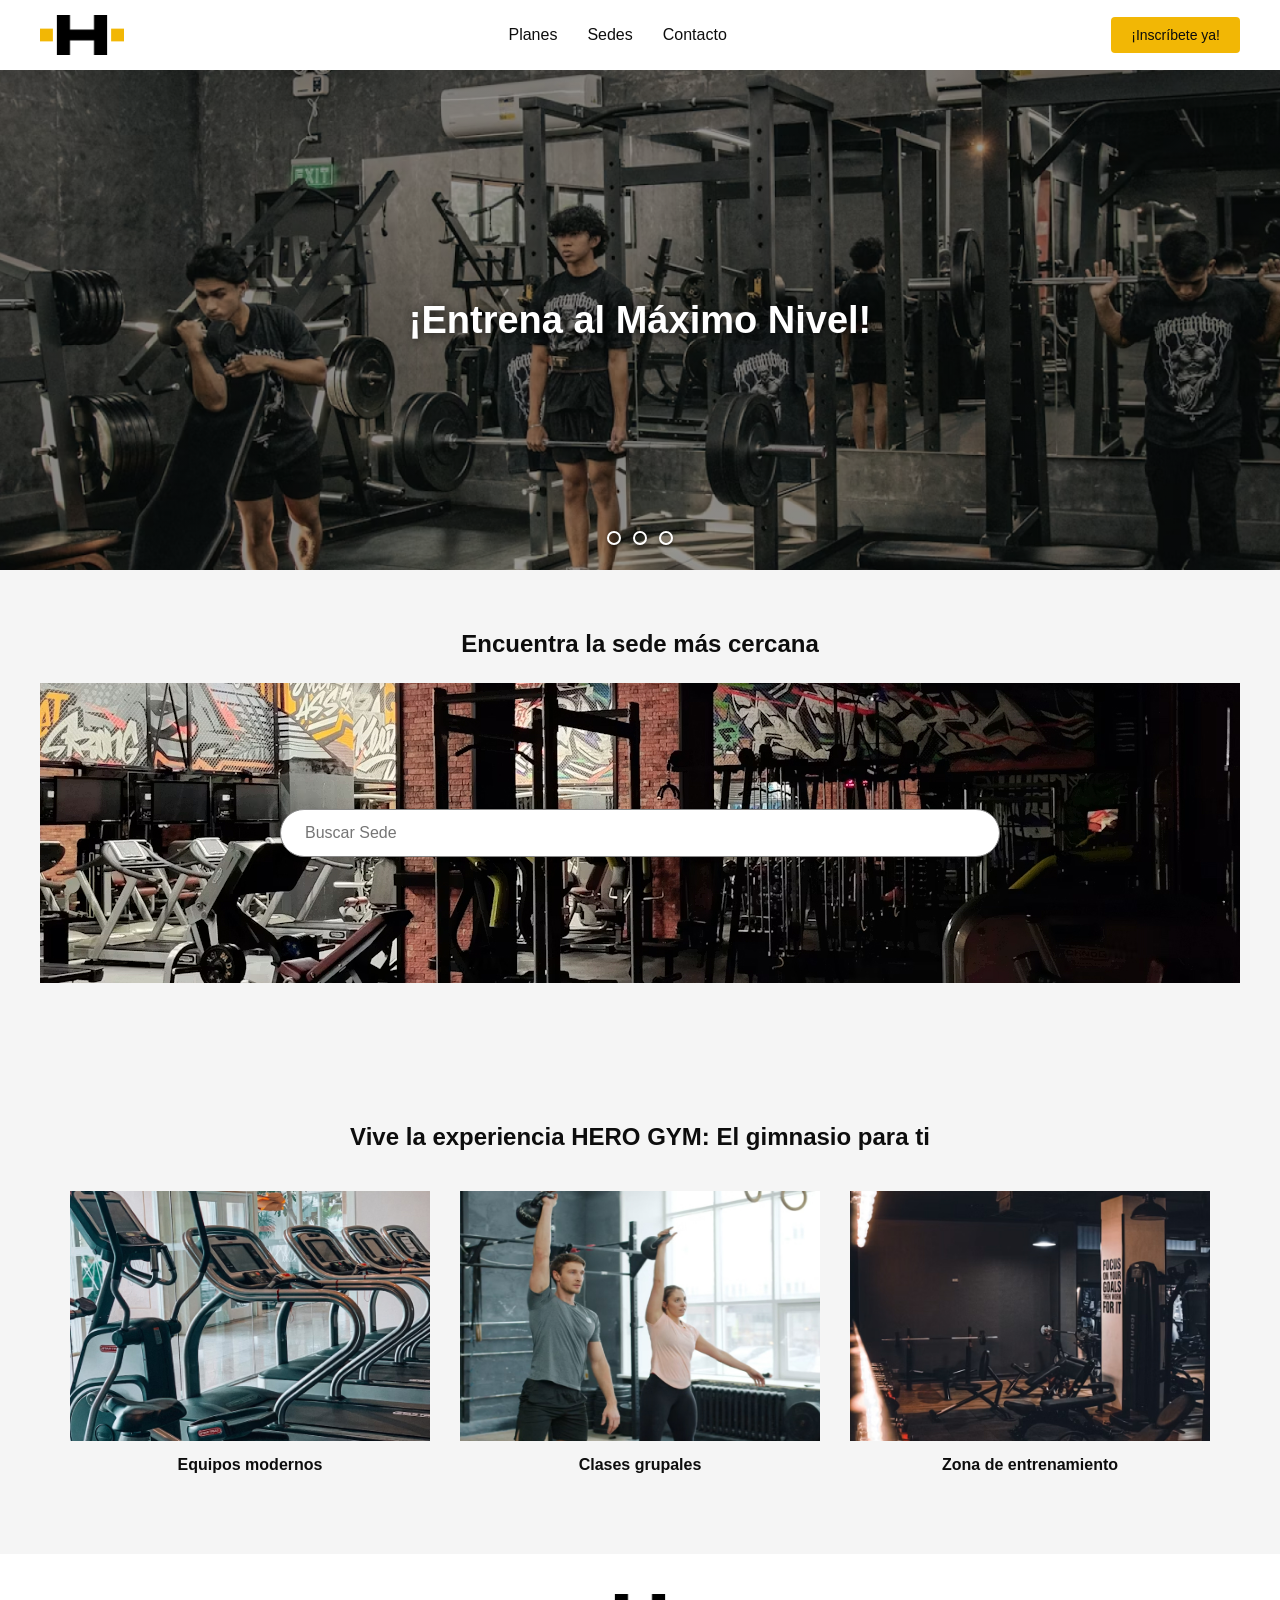
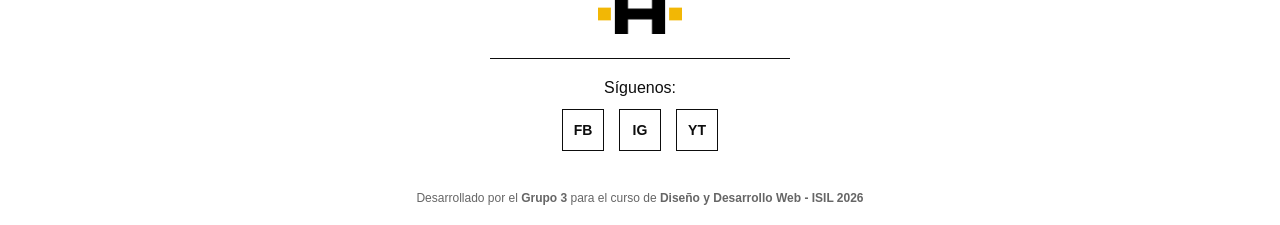
==== index.html @ 3a2e7f41 "Add files via upload" ====
<!DOCTYPE html>
<html lang="es">
<head>
    <meta charset="UTF-8">
    <meta name="viewport" content="width=device-width, initial-scale=1.0">
    <title>HERO GYM - Inicio</title>
    <link rel="stylesheet" href="styles/index.css">
</head>
<body>
    <header>
        <a class="logo" href="index.html">
            <img src="imagenes/logo.png" alt="HERO GYM">
        </a>
        <nav>
            <a href="planes.html">Planes</a>
            <a href="sedes.html">Sedes</a>
            <a href="contacto.html">Contacto</a>
        </nav>
        <div>
            <a href="#" class="boton">¡Inscríbete ya!</a>
        </div>
    </header>

    <section id="carrusel" class="carousel-contenedor">
        <div class="carousel-slides">
            <div class="slide slide-1">
                <h2>¡Entrena al Máximo Nivel!</h2>
            </div>
            <div class="slide slide-2">
                <h2>Clases Grupales Exclusivas</h2>
            </div>
            <div class="slide slide-3">
                <h2>Sedes Equipadas Cerca de Ti</h2>
            </div>
        </div>
        <div class="carousel-puntos">
            <span class="punto punto-1"></span>
            <span class="punto punto-2"></span>
            <span class="punto punto-3"></span>
        </div>
    </section>

    <section class="buscar">
        <h2>Encuentra la sede más cercana</h2>
        <div class="buscar-contenedor">
            <input type="text" placeholder="Buscar Sede" class="buscar-input" onclick="window.location.href='sedes.html'">
        </div>
    </section>

    <section class="experiencia">
        <div class="contenedor-experiencia">
            <h2>Vive la experiencia HERO GYM: El gimnasio para ti</h2>
            <div class="contenedor-tarjetas">
                <div class="tarjeta">
                    <div class="caja-imagen">
                        <img src="imagenes/index/card-1.jpg"Equipos modernos">
                    </div>
                    <p>Equipos modernos</p>
                </div>
                <div class="tarjeta">
                    <div class="caja-imagen">
                        <img src="imagenes/index/card-2.jpg" alt="Clases grupales">
                    </div>
                    <p>Clases grupales</p>
                </div>
                <div class="tarjeta">
                    <div class="caja-imagen">
                        <img src="imagenes/index/card-3.jpg" alt="Zona de entrenamiento">
                    </div>
                    <p>Zona de entrenamiento</p>
                </div>
            </div>
        </div>
    </section>

    <footer>
        <div class="footer-logo">
            <img src="imagenes/logo.png" alt="HERO GYM">
        </div>
        <hr class="footer-hr">
        
        <div class="social">
            <p>Síguenos:</p>
            <div class="social-iconos">
                <a href="#" class="icono">FB</a>
                <a href="#" class="icono">IG</a>
                <a href="#" class="icono">YT</a>
            </div>
        </div>

        <div class="creditos">
            <p>Desarrollado por el <strong>Grupo 3</strong> para el curso de <strong>Diseño y Desarrollo Web - ISIL 2026</strong></p>
        </div>
    </footer>

</body>
</html>
---- styles/index.css ----
* {
    margin: 0;
    padding: 0;
    box-sizing: border-box;
    font-family: Arial, sans-serif;
}

body {
    background-color: #F5F5F5;
    color: #0D0D0D;
}

/** header **/
header {
    display: flex;
    justify-content: space-between;
    align-items: center;
    padding: 15px 40px;
    background-color: #ffffff;
    width: 100%;
    box-shadow: 0 4px 10px rgba(0, 0, 0, 0.1); 
}

.logo img {
    height: 40px;
    width: auto;
    display: block;
}

nav {
    display: flex;
    gap: 30px;
}

nav a {
    text-decoration: none;
    color: #0D0D0D;
    font-size: 16px;
    font-weight: 500;
    transition: color 0.3s;
}

nav a:hover {
    color: #BF9004;
}

.boton{
    display: inline-block;
    background-color: #F2B705;
    color: #0D0D0D;
    padding: 10px 20px;
    text-decoration: none;
    border-radius: 4px;
    font-size: 14px;
    transition: background-color 0.3s;
}

.boton:hover {
    background-color: #BF9004;
}

/** carrusel **/
.carousel-contenedor {
    position: relative;
    width: 100%;
    height: 500px;
    overflow: hidden;
}

.carousel-slides {
    display: flex;
    width: 300%; /* 3 secciones de 100% cada una */
    height: 100%;
    animation: cambioSlider 12s infinite ease-in-out;/* Llama a la animación*/
}

.slide {
    width: 100%;
    height: 100%;
    display: flex;
    justify-content: center;
    align-items: center;
    background-size: cover;
    background-position: center;
    background-repeat: no-repeat;
}

.slide-1 { 
    background-image: linear-gradient(rgba(0,0,0,0.4), rgba(0,0,0,0.4)), url('../imagenes/index/slide-1.jpg'); 
}
.slide-2 { 
    background-image: linear-gradient(rgba(0,0,0,0.4), rgba(0,0,0,0.4)), url('../imagenes/index/slide-2.jpg'); 
}
.slide-3 { 
    background-image: linear-gradient(rgba(0,0,0,0.4), rgba(0,0,0,0.4)), url('../imagenes/index/slide-3.jpg'); 
}

.slide h2 {
    font-size: 38px;
    color: #ffffff;
    text-shadow: 2px 2px 10px rgba(0, 0, 0, 0.8);
    text-align: center;
    padding: 0 20px;
}

@keyframes cambioSlider {
    0%, 25% { transform: translateX(0%); }         /* (0s a 3s) */
    33%, 58% { transform: translateX(-33.333%); }  /* (4s a 7s) */
    66%, 91% { transform: translateX(-66.666%); }  /* (8s a 11s) */
    100% { transform: translateX(0%); }            /* al primero */
}

/* --- PUNTOS INFERIORES ANIMADOS --- */
.carousel-puntos {
    position: absolute;
    bottom: 25px;
    width: 100%;
    display: flex;
    justify-content: center;
    gap: 12px;
}

.punto {
    width: 14px;
    height: 14px;
    border: 2px solid #ffffff;
    border-radius: 50%;
    background-color: transparent;
    box-shadow: 0 2px 4px rgba(0,0,0,0.4);
    animation-duration: 12s;
    animation-iteration-count: infinite;
}

.punto-1 { animation-name: encenderPunto1; }
.punto-2 { animation-name: encenderPunto2; }
.punto-3 { animation-name: encenderPunto3; }

@keyframes encenderPunto1 {
    0%, 25% { background-color: #ffffff; }
    33%, 100% { background-color: transparent; }
}
@keyframes encenderPunto2 {
    0%, 25% { background-color: transparent; }
    33%, 58% { background-color: #ffffff; }
    66%, 100% { background-color: transparent; }
}
@keyframes encenderPunto3 {
    0%, 58% { background-color: transparent; }
    66%, 91% { background-color: #ffffff; }
    100% { background-color: transparent; }
}

/** buscar-sede **/
.buscar {
    margin: 0 20px;
    padding: 60px 0px;
    text-align: center;
}

.buscar h2 {
    font-size: 24px;
    margin-bottom: 25px;
}

.buscar-contenedor {
    width: 100%;
    max-width: 1200px;
    height: 300px;
    margin: 0 auto;
    display: flex;
    justify-content: center;
    align-items: center;
    background-size: cover;
    background-position: center;
    background-image: url('../imagenes/index/sede.jpg');
}

.buscar-input {
    width: 60%;
    padding: 14px 24px;
    border: 1px solid #888888;
    border-radius: 25px;
    font-size: 16px;
    outline: none;
    box-shadow: 0 2px 5px rgba(0,0,0,0.1);
}

/** experiencia **/
.experiencia {
    margin: 20px;
    padding: 60px 0px;
    display: flex;
    justify-content: center;
}

.contenedor-experiencia {
    width: 100%;
    max-width: 1200px;
    text-align: center;
}

.contenedor-experiencia h2 {
    font-size: 24px;
    margin-bottom: 40px;
}

.contenedor-tarjetas {
    display: flex;
    justify-content: center;
    gap: 30px;
    flex-wrap: wrap;
}

.tarjeta {
    flex: 1;
    min-width: 280px;
    max-width: 360px;
    text-align: center;

}

.caja-imagen {
    width: 100%;
    height: 250px;
    margin-bottom: 15px;
    overflow: hidden;
    background-color: #FFF;
}

.caja-imagen img {
    width: 100%;
    height: 100%;
    display: block;
}

.tarjeta p {
    font-size: 16px;
    font-weight: bold;
    color: #0D0D0D;
}


/** footer **/
footer {
    background-color: #FFF;
    padding: 40px 20px 20px 20px;
    text-align: center;
}

.footer-logo img {
    height: 40px;
    width: auto;
    margin-bottom: 20px;
}

.footer-hr {
    width: 100%;
    max-width: 300px;
    margin: 0 auto 20px auto;
    border: 0;
    border-top: 1px solid #0D0D0D;
}

.social {
    margin-bottom: 40px;
}

.social p {
    margin-bottom: 12px;
    font-size: 16px;
}

.social-iconos {
    display: flex;
    justify-content: center;
    gap: 15px;
}

.icono {
    display: flex;
    justify-content: center;
    align-items: center;
    width: 42px;
    height: 42px;
    border: 1px solid #0D0D0D;
    text-decoration: none;
    color: #0D0D0D;
    font-size: 14px;
    font-weight: bold;
    transition: background-color 0.3s, color 0.3s;
}

.icono:hover {
    background-color: #0D0D0D;
    color: #ffffff;
}

.creditos {
    font-size: 12px;
    color: #666666;
    margin-top: 20px;
}

/** responsive **/
@media (max-width: 960px) {
    header {
        flex-direction: column;
        gap: 30px;
        padding: 15px;
    }

    nav {
        flex-direction: column;
        align-items: center;
        gap: 12px;
    }

    .carousel-contenedor {
        height: 320px;
    }

    .slide h2 {
        font-size: 24px;
    }

    .buscar-input {
        width: 85%;
    }

    .contenedor-tarjetas {
        flex-direction: column;
        align-items: center;
    }
}
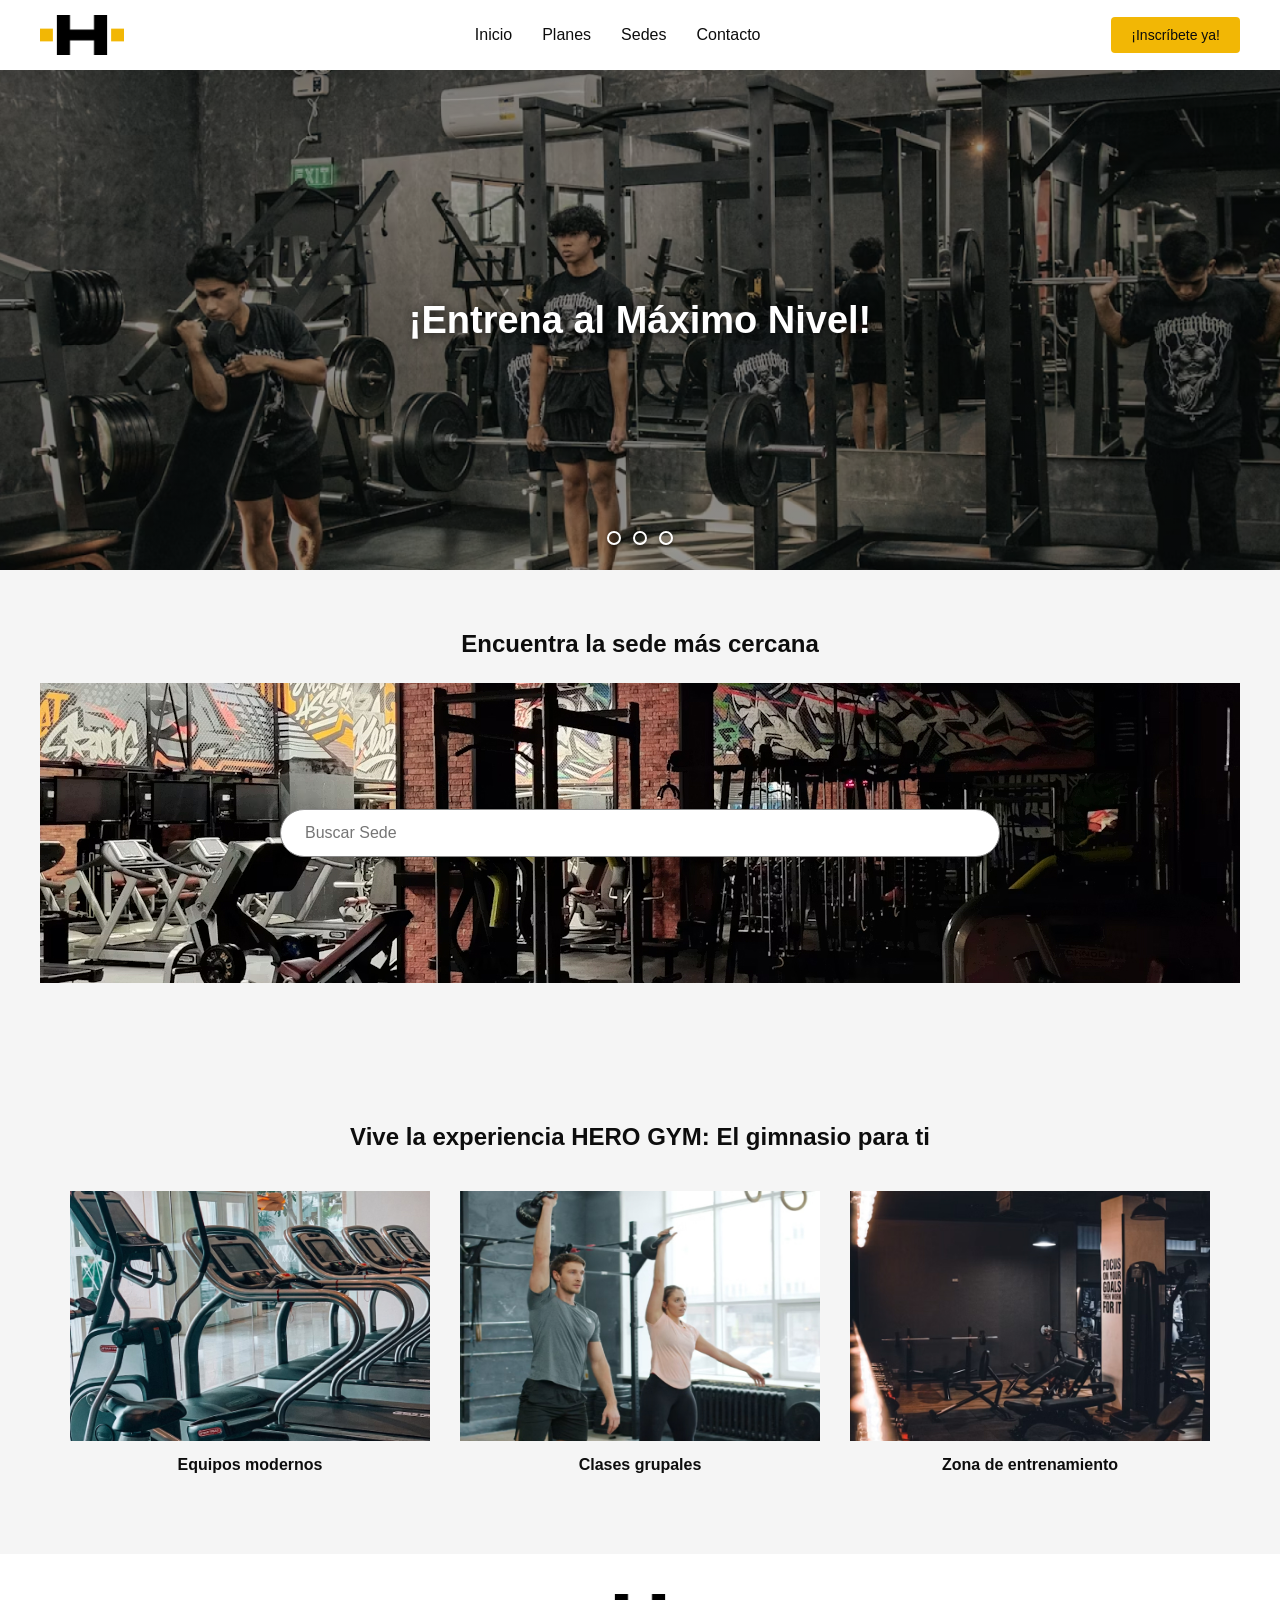
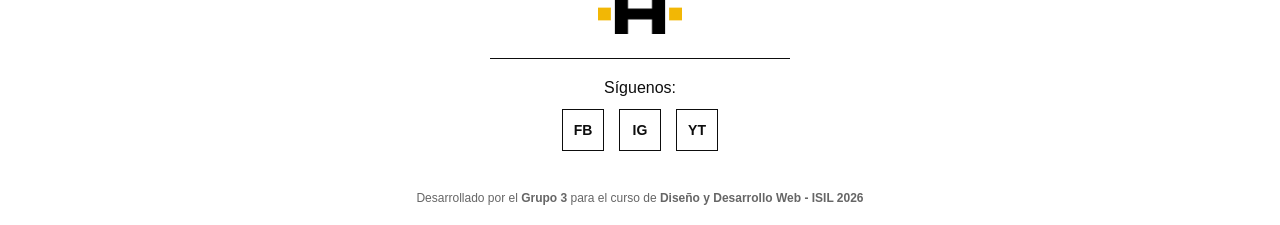
==== commit f965a190: "Add files via upload" ====
--- a/index.html
+++ b/index.html
@@ -5,20 +5,22 @@
     <meta name="viewport" content="width=device-width, initial-scale=1.0">
     <title>HERO GYM - Inicio</title>
     <link rel="stylesheet" href="styles/index.css">
+    <script src="scripts/jquery.min.js"></script>
 </head>
 <body>
     <header>
         <a class="logo" href="index.html">
             <img src="imagenes/logo.png" alt="HERO GYM">
         </a>
-        <nav>
+        <div class="menu-toggle">☰</div>
+        <nav class="menu">
+            <a href="index.html">Inicio</a>
             <a href="planes.html">Planes</a>
             <a href="sedes.html">Sedes</a>
             <a href="contacto.html">Contacto</a>
+            <a href="#inscribete" class="boton boton-movil">¡Inscríbete ya!</a>
         </nav>
-        <div>
-            <a href="#" class="boton">¡Inscríbete ya!</a>
-        </div>
+        <a href="#inscribete" class="boton boton-escritorio">¡Inscríbete ya!</a>
     </header>
 
     <section id="carrusel" class="carousel-contenedor">
@@ -92,6 +94,12 @@
             <p>Desarrollado por el <strong>Grupo 3</strong> para el curso de <strong>Diseño y Desarrollo Web - ISIL 2026</strong></p>
         </div>
     </footer>
-
+<script>
+$(function(){
+    $(".menu-toggle").click(function(){
+        $(".menu").toggleClass("activo");
+    });
+});
+</script>
 </body>
-</html>
+</html>
--- a/styles/index.css
+++ b/styles/index.css
@@ -17,22 +17,22 @@
     align-items: center;
     padding: 15px 40px;
     background-color: #ffffff;
-    width: 100%;
+    position: relative;
     box-shadow: 0 4px 10px rgba(0, 0, 0, 0.1); 
 }
 
 .logo img {
     height: 40px;
-    width: auto;
     display: block;
 }
 
-nav {
+.menu {
     display: flex;
     gap: 30px;
-}
-
-nav a {
+    align-items: center;
+}
+
+.menu a {
     text-decoration: none;
     color: #0D0D0D;
     font-size: 16px;
@@ -40,12 +40,11 @@
     transition: color 0.3s;
 }
 
-nav a:hover {
+.menu a:hover {
     color: #BF9004;
 }
 
-.boton{
-    display: inline-block;
+.boton {
     background-color: #F2B705;
     color: #0D0D0D;
     padding: 10px 20px;
@@ -59,6 +58,16 @@
     background-color: #BF9004;
 }
 
+.menu-toggle {
+    display: none;
+    font-size: 32px;
+    cursor: pointer;
+}
+
+.boton-movil {
+    display: none;
+}
+
 /** carrusel **/
 .carousel-contenedor {
     position: relative;
@@ -110,7 +119,7 @@
     100% { transform: translateX(0%); }            /* al primero */
 }
 
-/* --- PUNTOS INFERIORES ANIMADOS --- */
+/* puntos inferiores animados */
 .carousel-puntos {
     position: absolute;
     bottom: 25px;
@@ -304,15 +313,47 @@
 /** responsive **/
 @media (max-width: 960px) {
     header {
+        flex-wrap: wrap;
+    }
+
+    .logo {
+        flex: 1;
+    }
+
+    .boton-escritorio {
+        display: none;
+    }
+
+    .menu-toggle {
+        display: block;
+    }
+
+    .menu {
+        position: absolute;
+        top: 100%;
+        left: 0;
+        width: 100%;
+        background-color: #ffffff;
         flex-direction: column;
-        gap: 30px;
-        padding: 15px;
-    }
-
-    nav {
-        flex-direction: column;
-        align-items: center;
-        gap: 12px;
+        gap: 20px;
+        padding: 25px;
+        transform: translateY(-20px);
+        opacity: 0;
+        visibility: hidden;
+        transition: .35s;
+
+    }
+
+    .menu.activo {
+        transform: translateY(0);
+        opacity: 1;
+        visibility: visible;
+        z-index: 2;
+    }
+
+    .boton-movil{
+        display: inline-block;
+        margin-top: 10px;
     }
 
     .carousel-contenedor {
@@ -331,4 +372,4 @@
         flex-direction: column;
         align-items: center;
     }
-}
+}
